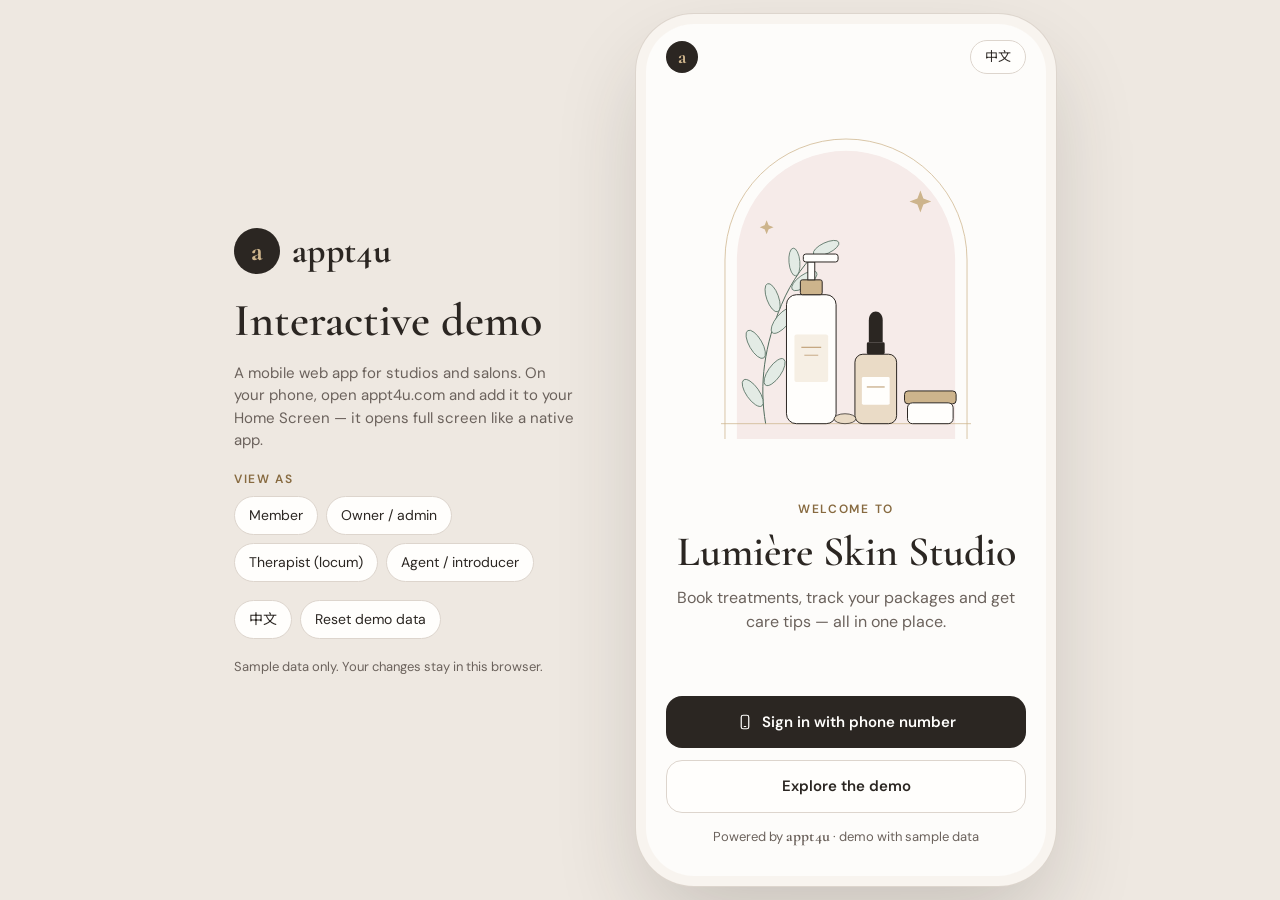
==== index.html @ faadef93 "Add appt4u interactive demo (mobile web app) Clickable demo of the studio and salon booking app with" ====
<!doctype html>
<html lang="en">
<head>
<meta charset="utf-8">
<meta name="viewport" content="width=device-width, initial-scale=1, viewport-fit=cover">
<title>appt4u</title>
<meta name="description" content="Bookings, packages and memberships for studios and salons — interactive demo.">
<meta name="theme-color" content="#FDFCFA">
<meta name="color-scheme" content="light">
<link rel="manifest" href="manifest.webmanifest">
<link rel="icon" href="icons/favicon.svg" type="image/svg+xml">
<link rel="apple-touch-icon" href="icons/apple-touch-icon.png">
<meta name="apple-mobile-web-app-capable" content="yes">
<meta name="mobile-web-app-capable" content="yes">
<meta name="apple-mobile-web-app-status-bar-style" content="default">
<meta name="apple-mobile-web-app-title" content="appt4u">
<link rel="preconnect" href="https://fonts.googleapis.com">
<link rel="preconnect" href="https://fonts.gstatic.com" crossorigin>
<link rel="stylesheet" href="https://fonts.googleapis.com/css2?family=Cormorant+Garamond:wght@500;600;700&family=DM+Sans:opsz,wght@9..40,400;9..40,500;9..40,600;9..40,700&family=Noto+Sans+SC:wght@400;500;700&family=Noto+Serif+SC:wght@500;600;700&display=swap">
<link rel="stylesheet" href="styles.css">
</head>
<body>
<div class="stage">
  <aside class="side" id="side" aria-label="Demo controls"></aside>
  <div class="device" id="device">
    <div id="app" class="app"></div>
    <div id="layer"></div>
    <div id="toast" class="toast" role="status" aria-live="polite"></div>
  </div>
</div>
<noscript><p style="padding:24px;font-family:sans-serif">appt4u needs JavaScript to run.</p></noscript>
<script src="app.js"></script>
</body>
</html>
---- styles.css ----
:root{
  --bg:#FDFCFA;--surface:#FFFEFC;--sand:#F3EFEB;--sand-2:#F8F4EF;--line:#ECE5DE;--line-2:#DDD5CD;
  --ink:#2B2622;--body:#6B625C;--muted:#7A706A;
  --gold:#B89466;--gold-text:#876A40;--gold-deep:#7A5E36;--gold-tint:#F6EFE4;--gold-line:#CDB48C;
  --rose:#9C5562;--rose-tint:#F6EBE9;--sage:#4F6B5C;--sage-tint:#EAF1EC;
  --serif:'Cormorant Garamond','Noto Serif SC',Georgia,serif;
  --sans:'DM Sans','Noto Sans SC',-apple-system,BlinkMacSystemFont,'Segoe UI',sans-serif;
  --shadow:0 8px 24px rgba(43,38,34,.06);
  --st:env(safe-area-inset-top,0px);--sb:env(safe-area-inset-bottom,0px);
  color-scheme:light;
}
html[lang^="zh"]{--serif:'Noto Serif SC',Georgia,serif}
*{box-sizing:border-box;-webkit-tap-highlight-color:transparent}
html,body{margin:0;height:100%}
body{font-family:var(--sans);color:var(--ink);background:var(--bg);-webkit-font-smoothing:antialiased;font-size:15px;line-height:1.5;overscroll-behavior:none;-webkit-text-size-adjust:100%}
a{color:inherit;text-decoration:none}
button{font:inherit;color:inherit;background:none;border:0;padding:0;cursor:pointer}
input,select,textarea{font:inherit;color:inherit}
p,h1,h2,h3{margin:0}
.ic{flex:none;display:block}
:focus-visible{outline:2px solid var(--gold);outline-offset:2px}

/* stage & device */
.stage{min-height:100%}
.side{display:none}
.device{position:relative;width:100%;height:100vh;height:100dvh;overflow:hidden;background:var(--bg)}
.app{display:flex;flex-direction:column;height:100%}
@media (min-width:900px){
  body{background:#EEE8E1}
  .stage{display:flex;align-items:center;justify-content:center;gap:72px;min-height:100vh;padding:24px}
  .side{display:block;width:340px}
  .device{flex:none;width:400px;height:min(860px,calc(100vh - 48px));border-radius:48px;box-shadow:0 0 0 10px #F8F4EF,0 0 0 11px #DDD5CD,0 40px 90px rgba(43,38,34,.2)}
}

/* chrome */
.safe-top{height:calc(var(--st) + 10px);flex:none}
.topbar{flex:none;display:flex;align-items:center;justify-content:space-between;gap:8px;padding:calc(var(--st) + 8px) 10px 4px;background:var(--bg)}
.tb-title{font-weight:600;font-size:16px;text-align:center;flex:1;white-space:nowrap;overflow:hidden;text-overflow:ellipsis}
.icon-btn{width:40px;height:40px;border-radius:20px;display:inline-flex;align-items:center;justify-content:center;color:var(--ink);flex:none}
.icon-btn:active{background:var(--sand)}
.main{flex:1;overflow-y:auto;-webkit-overflow-scrolling:touch;padding:6px 20px 28px;display:flex;flex-direction:column;gap:16px}
.main.center-main{justify-content:center}
.tabbar{flex:none;display:flex;border-top:1px solid var(--line);background:rgba(255,254,252,.94);-webkit-backdrop-filter:blur(12px);backdrop-filter:blur(12px);padding:6px 4px calc(var(--sb) + 6px)}
.tab{flex:1;display:flex;flex-direction:column;align-items:center;gap:2px;padding:6px 0;font-size:11px;color:var(--muted);letter-spacing:.02em}
.tab.active{color:var(--gold-text);font-weight:600}

/* type */
.h1{font-family:var(--serif);font-weight:600;font-size:34px;line-height:1.1}
html[lang^="zh"] .h1{font-size:27px;letter-spacing:.04em;line-height:1.35}
.display{font-family:var(--serif);font-weight:600;font-size:42px;line-height:1.05}
html[lang^="zh"] .display{font-size:31px;line-height:1.35;letter-spacing:.05em}
.h-serif{font-family:var(--serif);font-weight:600;font-size:27px;line-height:1.15}
html[lang^="zh"] .h-serif{font-size:22px;line-height:1.4;letter-spacing:.03em}
.h2{font-size:17px;font-weight:600}
.label{font-size:12.5px;font-weight:600;color:var(--body);letter-spacing:.08em;text-transform:uppercase}
html[lang^="zh"] .label{text-transform:none;letter-spacing:.1em;font-size:14px}
.eyebrow{font-size:12px;font-weight:600;letter-spacing:.14em;text-transform:uppercase;color:var(--gold-text)}
html[lang^="zh"] .eyebrow{letter-spacing:.2em;font-size:13px}
.lead{font-size:16px;color:var(--body)}
.muted{color:var(--body)}
.small{font-size:13px}
.strong{font-weight:600}
.center{text-align:center;align-items:center}
.wordmark{font-family:'Cormorant Garamond',Georgia,serif;font-weight:700;font-size:1.2em;letter-spacing:.01em}
.nowrap{white-space:nowrap}

/* layout */
.stack{display:flex;flex-direction:column;gap:12px}
.stack-sm{display:flex;flex-direction:column;gap:8px}
.stack-xs{display:flex;flex-direction:column;gap:6px}
.stack-lg{display:flex;flex-direction:column;gap:22px}
.row{display:flex;align-items:center;justify-content:space-between;gap:12px}
.row-start{display:flex;align-items:center;gap:12px;min-width:0}
.gap8{gap:8px}
.w100{width:100%}
.pad-top{padding-top:10px}
.grow{flex:1;min-width:0}

/* cards */
.card{background:var(--surface);border:1px solid var(--line);border-radius:22px;padding:16px;box-shadow:var(--shadow)}
.card.gold{border-color:var(--gold-line)}
.card.tint-rose{background:var(--rose-tint);border-color:transparent;box-shadow:none}
.card.tint-sage{background:var(--sage-tint);border-color:transparent;box-shadow:none;color:var(--sage)}
.card.tint-gold{background:var(--gold-tint);border-color:transparent;box-shadow:none}
.card.flat{box-shadow:none}
button.card,a.card{display:flex;width:100%;text-align:left}
.link-card{font-weight:500}

/* buttons */
.btn{display:inline-flex;align-items:center;justify-content:center;gap:8px;border-radius:16px;padding:14px 18px;font-weight:600;font-size:15px;border:1px solid transparent;transition:transform .08s ease,opacity .2s;text-align:center}
.btn:active{transform:scale(.98)}
.btn[disabled]{opacity:.45;pointer-events:none}
.btn-primary,.btn-ink{background:var(--ink);color:#FFFEFC}
.btn-outline{background:var(--surface);border-color:var(--line-2);color:var(--ink)}
.btn-ghost{color:var(--gold-text)}
.btn-soft{background:var(--gold-tint);color:var(--gold-deep)}
.btn-sm{padding:8px 14px;border-radius:999px;font-size:14px}
.btn-block{width:100%}
.lang{border:1px solid var(--line-2);border-radius:999px;padding:6px 14px;font-size:13px;background:var(--surface)}

/* chips & pills */
.chips{display:flex;flex-wrap:wrap;gap:8px}
.chip{display:inline-flex;align-items:center;gap:6px;padding:8px 14px;border-radius:999px;border:1px solid var(--line-2);background:var(--surface);font-size:14px;white-space:nowrap}
.chip.on{background:var(--ink);border-color:var(--ink);color:#FFFEFC}
.hscroll{display:flex;gap:8px;overflow-x:auto;scrollbar-width:none;margin:0 -20px;padding:2px 20px;flex:none}
.hscroll::-webkit-scrollbar{display:none}
.pill{display:inline-flex;align-items:center;gap:4px;font-size:12px;font-weight:600;padding:4px 10px;border-radius:999px;white-space:nowrap;align-self:flex-start}
.pill.sage{background:var(--sage-tint);color:var(--sage)}
.pill.rose{background:var(--rose-tint);color:var(--rose)}
.pill.gold{background:var(--gold-tint);color:var(--gold-deep)}
.pill.ink{background:var(--ink);color:#FFFEFC}
.pill.grey{background:var(--sand-2);color:var(--body)}
.seg{display:flex;background:var(--sand);border-radius:14px;padding:4px;gap:4px;flex:none}
.seg a,.seg button{flex:1;text-align:center;padding:8px 6px;border-radius:10px;font-size:14px;color:var(--body);white-space:nowrap}
.seg .on{background:var(--surface);color:var(--ink);font-weight:600;box-shadow:0 1px 3px rgba(43,38,34,.08)}

/* home */
.brand-mini{display:flex;align-items:center;gap:10px;font-weight:600;font-size:14px;letter-spacing:.02em;min-width:0}
.brand-mini span:last-child{white-space:nowrap;overflow:hidden;text-overflow:ellipsis}
.mark{width:32px;height:32px;border-radius:16px;background:var(--gold-tint);color:var(--gold-deep);display:inline-flex;align-items:center;justify-content:center;font-family:'Cormorant Garamond',Georgia,serif;font-weight:700;font-size:20px;flex:none;line-height:1}
.mark.dark{background:var(--ink);color:var(--gold-line)}
.mark.lg{width:46px;height:46px;border-radius:23px;font-size:28px}
.avatar{width:48px;height:48px;border-radius:24px;background:var(--rose-tint);color:var(--rose);display:inline-flex;align-items:center;justify-content:center;font-weight:700;flex:none}
.avatar.lg{width:56px;height:56px;border-radius:28px;font-size:18px}
.avatar.sm{width:40px;height:40px;font-size:13px}
.tiles{display:grid;grid-template-columns:1fr 1fr;gap:12px}
.tile{background:var(--surface);border:1px solid var(--line);border-radius:20px;padding:14px 16px;display:flex;flex-direction:column;gap:2px}
.tile-l{font-size:13px;color:var(--body)}
.tile-v{font-size:22px;font-weight:700;letter-spacing:-.01em}
.offer{display:flex;align-items:center;justify-content:space-between;gap:12px}
.offer-t{font-weight:600}
.offer .ic{color:var(--rose)}
.more-link{padding:4px 2px;color:var(--gold-text);font-weight:600}
.banner{display:flex;align-items:center;justify-content:space-between;gap:10px;background:var(--gold-tint);border:0;box-shadow:none;padding:12px 14px}

/* services & booking */
.svc{display:flex;align-items:center;gap:14px}
.svc-body{flex:1;display:flex;flex-direction:column;gap:3px;min-width:0}
.svc-name{font-weight:600}
.thumb{width:56px;height:56px;border-radius:16px;background:var(--gold-tint);display:inline-flex;align-items:center;justify-content:center;flex:none;overflow:hidden}
.thumb.lg{width:72px;height:72px;border-radius:20px}
.thumb svg{width:100%;height:100%}
.svc-hero{display:flex;align-items:center;gap:16px;padding-top:2px}
.date{flex:none;width:58px;padding:9px 0;border-radius:16px;border:1px solid var(--line);background:var(--surface);display:flex;flex-direction:column;align-items:center;gap:1px;font-size:12px;color:var(--body)}
.date b{font-size:19px;color:var(--ink)}
.date.on{background:var(--gold-tint);border-color:var(--gold)}
.date.on span{color:var(--gold-deep)}
.slots{display:grid;grid-template-columns:repeat(3,1fr);gap:8px}
.slot{padding:12px 4px;border-radius:14px;border:1px solid var(--line-2);background:var(--surface);font-weight:600;font-size:15px}
.slot.on{background:var(--ink);color:#FFFEFC;border-color:var(--ink)}
.slot.full,.slot.past,.slot.mine{color:var(--muted);background:var(--sand-2);border-color:var(--line);font-weight:400;cursor:default}
.slot.full{text-decoration:line-through}
.opt{display:flex;align-items:center;gap:12px;width:100%;padding:14px 16px;border-radius:16px;border:1px solid var(--line);background:var(--surface);text-align:left;font-size:15px}
.opt .ic{color:var(--gold-text)}
.opt.on{border-color:var(--gold);background:var(--gold-tint)}
.radio{width:20px;height:20px;border-radius:10px;border:1.5px solid var(--line-2);flex:none;position:relative;background:var(--surface)}
.opt.on .radio{border-color:var(--gold-deep)}
.opt.on .radio::after{content:"";position:absolute;inset:4px;border-radius:50%;background:var(--gold-deep)}
.note{display:flex;align-items:center;gap:8px;font-size:14px;padding:10px 14px;border-radius:14px}
.note.sage{background:var(--sage-tint);color:var(--sage)}
.note.rose{background:var(--rose-tint);color:var(--rose)}
.note.gold{background:var(--gold-tint);color:var(--gold-deep)}
.sticky-cta{position:sticky;bottom:-28px;margin:0 -20px -28px;padding:14px 20px 22px;background:linear-gradient(rgba(253,252,250,0),var(--bg) 28%);z-index:2}
.done-icon{color:var(--sage)}
.done .lines{line-height:1.75}

/* wallet */
.dots{display:flex;flex-wrap:wrap;gap:10px;padding:4px 0}
.dot{width:20px;height:20px;border-radius:10px;background:var(--gold)}
.dot.used{background:var(--line-2)}
.dot.held{background:var(--surface);border:2px solid var(--gold)}
.li{display:flex;align-items:center;justify-content:space-between;gap:12px;padding:12px 0;border-bottom:1px solid var(--line)}
.li:last-child{border-bottom:0}
.li .r{text-align:right;flex:none}
.plus{color:var(--sage);font-weight:700}
.minus{color:var(--rose);font-weight:700}

/* menu */
.menu{padding:2px 16px}
.menu-item{display:flex;align-items:center;gap:14px;width:100%;padding:14px 0;border-bottom:1px solid var(--line);text-align:left}
.menu-item:last-child{border-bottom:0}
.menu-item .ic{color:var(--gold-text)}
.menu-item .val{color:var(--body);font-size:14px;white-space:nowrap}

/* forms */
.field{width:100%;border:1px solid var(--line-2);border-radius:16px;padding:14px 16px;font-size:16px;background:var(--surface);outline:none}
.field:focus{border-color:var(--gold)}
.field-wrap{display:flex;align-items:center;border:1px solid var(--line-2);border-radius:16px;background:var(--surface);overflow:hidden}
.field-wrap:focus-within{border-color:var(--gold)}
.field-wrap .prefix{padding:0 12px 0 16px;color:var(--body);font-weight:600;border-right:1px solid var(--line);align-self:stretch;display:flex;align-items:center}
.field-wrap .field{border:0;border-radius:0}
.otp{text-align:center;letter-spacing:.5em;font-size:24px;font-weight:600}
select.field{appearance:none;-webkit-appearance:none;background-image:url("data:image/svg+xml,%3Csvg xmlns='http://www.w3.org/2000/svg' width='16' height='16' viewBox='0 0 24 24' fill='none' stroke='%237A706A' stroke-width='2' stroke-linecap='round'%3E%3Cpath d='M6 9l6 6 6-6'/%3E%3C/svg%3E");background-repeat:no-repeat;background-position:right 14px center;padding-right:40px}
.switch{appearance:none;-webkit-appearance:none;width:50px;height:30px;border-radius:15px;background:var(--line-2);position:relative;cursor:pointer;transition:background .2s;flex:none;margin:0}
.switch::after{content:"";position:absolute;top:3px;left:3px;width:24px;height:24px;border-radius:12px;background:#FFFEFC;box-shadow:0 1px 3px rgba(0,0,0,.15);transition:transform .2s}
.switch:checked{background:var(--sage)}
.switch:checked::after{transform:translateX(20px)}
.toggle-row{padding:4px 2px;cursor:pointer}

/* sheet & toast */
#layer{position:absolute;inset:0;pointer-events:none;z-index:20}
#layer.open{pointer-events:auto}
.scrim{position:absolute;inset:0;background:rgba(43,38,34,.35);opacity:0;transition:opacity .25s}
#layer.open .scrim{opacity:1}
.sheet{position:absolute;left:0;right:0;bottom:0;background:var(--surface);border-radius:28px 28px 0 0;padding:10px 20px calc(var(--sb) + 20px);display:flex;flex-direction:column;gap:14px;transform:translateY(100%);transition:transform .28s cubic-bezier(.2,.8,.2,1);max-height:88%;overflow-y:auto}
#layer.open .sheet{transform:none}
.handle{width:44px;height:5px;border-radius:3px;background:var(--line-2);align-self:center;flex:none}
.toast{position:absolute;left:50%;bottom:calc(var(--sb) + 88px);transform:translate(-50%,16px);background:var(--ink);color:#FFFEFC;padding:12px 18px;border-radius:14px;font-size:14px;opacity:0;pointer-events:none;transition:opacity .25s,transform .25s;z-index:30;width:max-content;max-width:86%;text-align:center}
.toast.show{opacity:1;transform:translate(-50%,0)}

/* welcome */
.welcome{justify-content:space-between;gap:18px}
.hero{display:flex;justify-content:center}
.hero svg{width:100%;max-width:250px;height:auto}

/* admin */
.page-top{align-items:flex-end}
.kpis{display:grid;grid-template-columns:1fr 1fr;gap:10px}
.kpi{background:var(--surface);border:1px solid var(--line);border-radius:18px;padding:12px 14px;display:flex;flex-direction:column;gap:1px}
.kpi-l{font-size:12.5px;color:var(--body)}
.kpi-v{font-size:21px;font-weight:700;letter-spacing:-.01em;font-variant-numeric:tabular-nums}
.delta{font-size:12px;font-weight:600}
.delta.up{color:var(--sage)}
.delta.down{color:var(--rose)}
.delta.flat{color:var(--body)}
.att{display:flex;align-items:center;justify-content:space-between;gap:8px;padding:9px 0 9px 12px;border-left:3px solid var(--gold);font-size:14.5px}
.appt{display:flex;align-items:center;gap:12px;padding:12px 14px}
.appt-time{font-weight:700;width:46px;flex:none;font-variant-numeric:tabular-nums}
.mrow{display:flex;align-items:center;gap:12px;padding:12px 0;border-bottom:1px solid var(--line)}
.mrow:last-child{border-bottom:0}
.statrow{display:flex;justify-content:space-between;gap:12px;padding:9px 0;border-bottom:1px solid var(--line);font-size:14.5px}
.statrow:last-child{border-bottom:0}
.statrow span:first-child{color:var(--body)}
.statrow b{font-weight:600;text-align:right}

/* gantt */
.gantt{border:1px solid var(--line);border-radius:18px;background:var(--surface);overflow:hidden;flex:none}
.g-scroll{overflow-x:auto}
.g-row{display:flex;align-items:stretch;border-bottom:1px solid var(--line);width:max-content}
.g-row:last-child{border-bottom:0}
.g-row.sep{border-bottom:2px solid var(--line-2)}
.g-label{position:sticky;left:0;z-index:2;width:86px;flex:none;background:var(--surface);padding:6px 10px;font-size:12.5px;font-weight:600;border-right:1px solid var(--line);display:flex;align-items:center;line-height:1.2}
.g-track{position:relative;height:50px;flex:none;background-image:linear-gradient(to right,var(--line) 1px,transparent 1px);background-size:80px 100%}
.g-head .g-track{height:28px;background:none}
.g-head .g-label{background:var(--sand-2)}
.g-hour{position:absolute;top:6px;font-size:11px;color:var(--muted);transform:translateX(3px)}
.g-b{position:absolute;top:6px;bottom:6px;border-radius:9px;padding:3px 7px;font-size:11px;line-height:1.25;overflow:hidden;white-space:nowrap;text-overflow:ellipsis;background:var(--rose-tint);color:var(--rose)}
.g-b.room{background:var(--sage-tint);color:var(--sage)}
.g-b.clean{background:var(--sand-2);color:var(--body)}
.g-b.mine{background:var(--gold-tint);color:var(--gold-deep);box-shadow:inset 0 0 0 1px var(--gold)}
.legend{display:flex;flex-wrap:wrap;gap:12px;font-size:12.5px;color:var(--body)}
.legend i{display:inline-block;width:12px;height:12px;border-radius:4px;margin-right:6px;vertical-align:-1px}

/* reports */
.rk{display:flex;flex-direction:column;gap:6px;padding:10px 0;border-bottom:1px solid var(--line)}
.rk:last-child{border-bottom:0}
.bar{height:8px;border-radius:4px;background:var(--sand)}
.bar>span{display:block;height:100%;border-radius:4px;background:var(--gold)}
.bar.neg>span{background:var(--rose)}
.tbl{width:100%;border-collapse:collapse;font-size:14px}
.tbl td,.tbl th{padding:9px 0;border-bottom:1px solid var(--line);text-align:left;vertical-align:top}
.tbl th{font-size:12px;color:var(--body);font-weight:600}
.tbl .num{text-align:right;font-variant-numeric:tabular-nums;white-space:nowrap;padding-left:8px}
.tbl tr.total td{font-weight:700;border-bottom:0}
.stackbar{display:flex;height:14px;border-radius:7px;overflow:hidden;gap:2px}
.chart svg{width:100%;height:auto;display:block}
.drivers{display:grid;grid-template-columns:repeat(3,1fr);gap:8px}
.driver{background:var(--sand-2);border-radius:14px;padding:10px;display:flex;flex-direction:column;gap:2px}
.driver b{font-size:16px}
.ctrl{display:flex;flex-direction:column;gap:8px;flex:none}

/* misc */
.qr{background:var(--surface);border:1px solid var(--line);border-radius:20px;padding:14px;display:inline-flex}
.copybox{display:flex;align-items:center;gap:8px;border:1px dashed var(--gold-line);border-radius:14px;padding:10px 12px;background:var(--gold-tint);font-weight:600;font-size:14px;word-break:break-all}
.msg{background:var(--sage-tint);border-radius:16px 16px 16px 4px;padding:12px 14px;font-size:14px;color:var(--ink)}

/* side panel (desktop) */
.side-inner{display:flex;flex-direction:column;gap:18px}
.side-brand{display:flex;align-items:center;gap:12px;font-size:30px}
.side-title{font-family:var(--serif);font-size:46px;font-weight:600;line-height:1.05}
html[lang^="zh"] .side-title{font-size:36px;line-height:1.3;letter-spacing:.04em}
.side-roles{display:flex;flex-wrap:wrap;gap:8px}
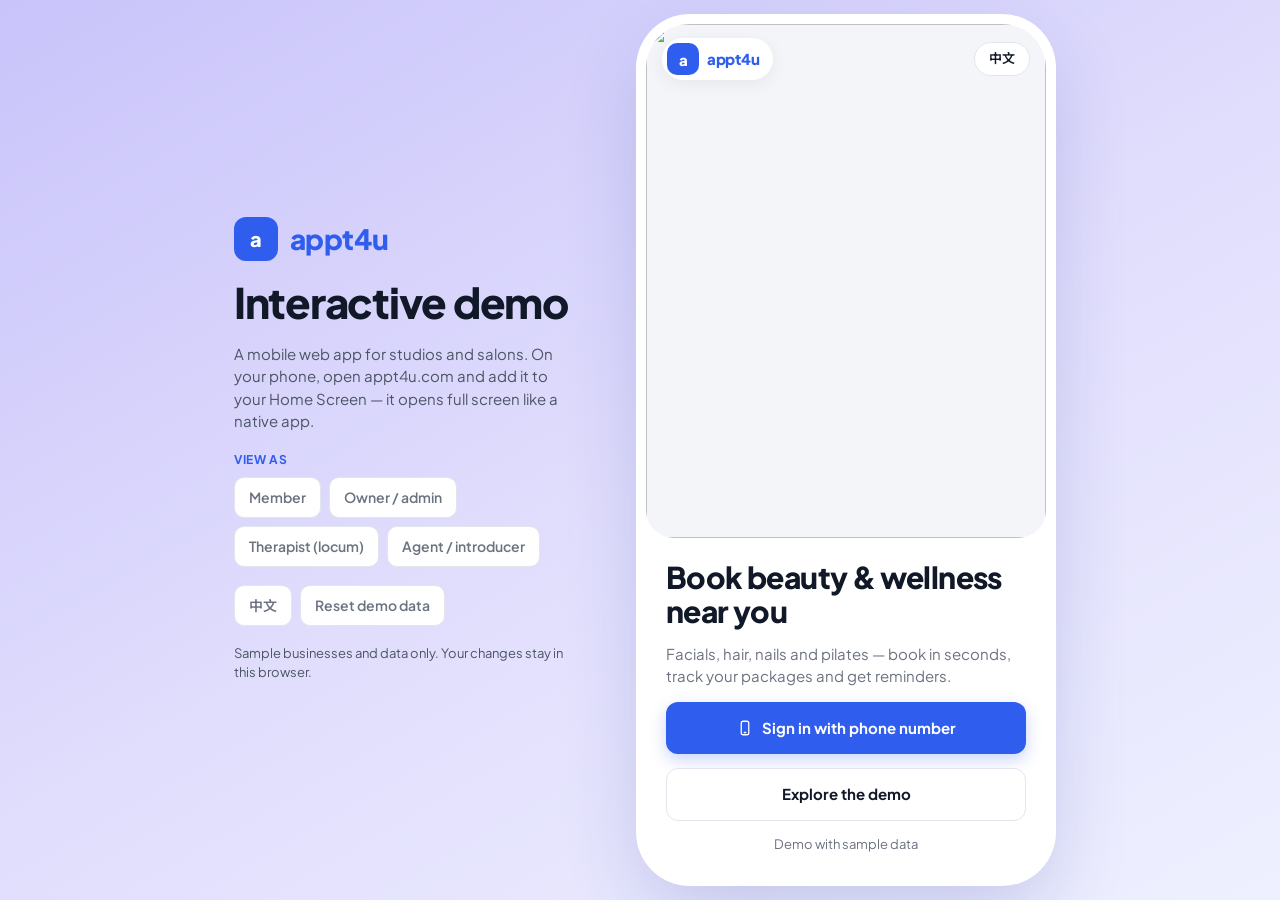
==== commit a18d3219: "Redesign to a clean blue app style with salon discovery - White and blue visual style with Plus Jaka" ====
--- a/index.html
+++ b/index.html
@@ -5,7 +5,7 @@
 <meta name="viewport" content="width=device-width, initial-scale=1, viewport-fit=cover">
 <title>appt4u</title>
 <meta name="description" content="Bookings, packages and memberships for studios and salons — interactive demo.">
-<meta name="theme-color" content="#FDFCFA">
+<meta name="theme-color" content="#FFFFFF">
 <meta name="color-scheme" content="light">
 <link rel="manifest" href="manifest.webmanifest">
 <link rel="icon" href="icons/favicon.svg" type="image/svg+xml">
@@ -16,7 +16,8 @@
 <meta name="apple-mobile-web-app-title" content="appt4u">
 <link rel="preconnect" href="https://fonts.googleapis.com">
 <link rel="preconnect" href="https://fonts.gstatic.com" crossorigin>
-<link rel="stylesheet" href="https://fonts.googleapis.com/css2?family=Cormorant+Garamond:wght@500;600;700&family=DM+Sans:opsz,wght@9..40,400;9..40,500;9..40,600;9..40,700&family=Noto+Sans+SC:wght@400;500;700&family=Noto+Serif+SC:wght@500;600;700&display=swap">
+<link rel="preconnect" href="https://images.unsplash.com">
+<link rel="stylesheet" href="https://fonts.googleapis.com/css2?family=Plus+Jakarta+Sans:wght@400;500;600;700;800&family=Noto+Sans+SC:wght@400;500;700&display=swap">
 <link rel="stylesheet" href="styles.css">
 </head>
 <body>
--- a/styles.css
+++ b/styles.css
@@ -1,15 +1,14 @@
 :root{
-  --bg:#FDFCFA;--surface:#FFFEFC;--sand:#F3EFEB;--sand-2:#F8F4EF;--line:#ECE5DE;--line-2:#DDD5CD;
-  --ink:#2B2622;--body:#6B625C;--muted:#7A706A;
-  --gold:#B89466;--gold-text:#876A40;--gold-deep:#7A5E36;--gold-tint:#F6EFE4;--gold-line:#CDB48C;
-  --rose:#9C5562;--rose-tint:#F6EBE9;--sage:#4F6B5C;--sage-tint:#EAF1EC;
-  --serif:'Cormorant Garamond','Noto Serif SC',Georgia,serif;
-  --sans:'DM Sans','Noto Sans SC',-apple-system,BlinkMacSystemFont,'Segoe UI',sans-serif;
-  --shadow:0 8px 24px rgba(43,38,34,.06);
+  --bg:#FFFFFF;--surface:#FFFFFF;--sand:#F4F5F8;--sand-2:#F7F8FA;--line:#EEF0F4;--line-2:#E2E5EB;
+  --ink:#111827;--body:#6B7280;--muted:#6B7280;
+  --primary:#2F5DED;--primary-d:#2449C7;--primary-50:#EEF2FF;--primary-100:#DCE4FF;
+  --gold:var(--primary);--gold-text:var(--primary);--gold-deep:var(--primary-d);--gold-tint:var(--primary-50);--gold-line:#C7D2FE;
+  --rose:#B42318;--rose-tint:#FEF3F2;--sage:#027A48;--sage-tint:#ECFDF3;--amber:#B54708;--amber-tint:#FFFAEB;--star:#F5B301;
+  --sans:'Plus Jakarta Sans','Noto Sans SC',-apple-system,BlinkMacSystemFont,'Segoe UI',sans-serif;
+  --shadow:0 4px 18px rgba(17,24,39,.06);
   --st:env(safe-area-inset-top,0px);--sb:env(safe-area-inset-bottom,0px);
   color-scheme:light;
 }
-html[lang^="zh"]{--serif:'Noto Serif SC',Georgia,serif}
 *{box-sizing:border-box;-webkit-tap-highlight-color:transparent}
 html,body{margin:0;height:100%}
 body{font-family:var(--sans);color:var(--ink);background:var(--bg);-webkit-font-smoothing:antialiased;font-size:15px;line-height:1.5;overscroll-behavior:none;-webkit-text-size-adjust:100%}
@@ -17,8 +16,9 @@
 button{font:inherit;color:inherit;background:none;border:0;padding:0;cursor:pointer}
 input,select,textarea{font:inherit;color:inherit}
 p,h1,h2,h3{margin:0}
+img{display:block}
 .ic{flex:none;display:block}
-:focus-visible{outline:2px solid var(--gold);outline-offset:2px}
+:focus-visible{outline:2px solid var(--primary);outline-offset:2px}
 
 /* stage & device */
 .stage{min-height:100%}
@@ -26,149 +26,176 @@
 .device{position:relative;width:100%;height:100vh;height:100dvh;overflow:hidden;background:var(--bg)}
 .app{display:flex;flex-direction:column;height:100%}
 @media (min-width:900px){
-  body{background:#EEE8E1}
+  body{background:linear-gradient(150deg,#C9C4FA 0%,#E2DFFD 55%,#EEF0FF 100%)}
   .stage{display:flex;align-items:center;justify-content:center;gap:72px;min-height:100vh;padding:24px}
   .side{display:block;width:340px}
-  .device{flex:none;width:400px;height:min(860px,calc(100vh - 48px));border-radius:48px;box-shadow:0 0 0 10px #F8F4EF,0 0 0 11px #DDD5CD,0 40px 90px rgba(43,38,34,.2)}
+  .device{flex:none;width:400px;height:min(860px,calc(100vh - 48px));border-radius:44px;box-shadow:0 0 0 10px #fff,0 30px 80px rgba(47,58,160,.22)}
 }
 
 /* chrome */
 .safe-top{height:calc(var(--st) + 10px);flex:none}
 .topbar{flex:none;display:flex;align-items:center;justify-content:space-between;gap:8px;padding:calc(var(--st) + 8px) 10px 4px;background:var(--bg)}
-.tb-title{font-weight:600;font-size:16px;text-align:center;flex:1;white-space:nowrap;overflow:hidden;text-overflow:ellipsis}
-.icon-btn{width:40px;height:40px;border-radius:20px;display:inline-flex;align-items:center;justify-content:center;color:var(--ink);flex:none}
+.tb-title{font-weight:700;font-size:16px;text-align:center;flex:1;white-space:nowrap;overflow:hidden;text-overflow:ellipsis}
+.icon-btn{width:40px;height:40px;border-radius:20px;display:inline-flex;align-items:center;justify-content:center;color:var(--ink);flex:none;position:relative}
 .icon-btn:active{background:var(--sand)}
-.main{flex:1;overflow-y:auto;-webkit-overflow-scrolling:touch;padding:6px 20px 28px;display:flex;flex-direction:column;gap:16px}
+.icon-btn.fav-on{color:#E11D48}
+.icon-btn.fav-on .ic{fill:#E11D48}
+.dot-red{position:absolute;top:8px;right:9px;width:9px;height:9px;border-radius:5px;background:#EF4444;border:2px solid #fff}
+.main{flex:1;overflow-y:auto;-webkit-overflow-scrolling:touch;padding:6px 20px 28px;display:flex;flex-direction:column;gap:18px}
 .main.center-main{justify-content:center}
-.tabbar{flex:none;display:flex;border-top:1px solid var(--line);background:rgba(255,254,252,.94);-webkit-backdrop-filter:blur(12px);backdrop-filter:blur(12px);padding:6px 4px calc(var(--sb) + 6px)}
-.tab{flex:1;display:flex;flex-direction:column;align-items:center;gap:2px;padding:6px 0;font-size:11px;color:var(--muted);letter-spacing:.02em}
-.tab.active{color:var(--gold-text);font-weight:600}
+.tabbar{flex:none;display:flex;border-top:1px solid var(--line);background:rgba(255,255,255,.96);-webkit-backdrop-filter:blur(12px);backdrop-filter:blur(12px);padding:6px 4px calc(var(--sb) + 6px)}
+.tab{flex:1;display:flex;flex-direction:column;align-items:center;gap:3px;padding:6px 0;font-size:11px;color:var(--body);font-weight:500}
+.tab.active{color:var(--primary);font-weight:700}
+.tab.active .ic{fill:var(--primary-100)}
 
 /* type */
-.h1{font-family:var(--serif);font-weight:600;font-size:34px;line-height:1.1}
-html[lang^="zh"] .h1{font-size:27px;letter-spacing:.04em;line-height:1.35}
-.display{font-family:var(--serif);font-weight:600;font-size:42px;line-height:1.05}
-html[lang^="zh"] .display{font-size:31px;line-height:1.35;letter-spacing:.05em}
-.h-serif{font-family:var(--serif);font-weight:600;font-size:27px;line-height:1.15}
-html[lang^="zh"] .h-serif{font-size:22px;line-height:1.4;letter-spacing:.03em}
-.h2{font-size:17px;font-weight:600}
-.label{font-size:12.5px;font-weight:600;color:var(--body);letter-spacing:.08em;text-transform:uppercase}
-html[lang^="zh"] .label{text-transform:none;letter-spacing:.1em;font-size:14px}
-.eyebrow{font-size:12px;font-weight:600;letter-spacing:.14em;text-transform:uppercase;color:var(--gold-text)}
-html[lang^="zh"] .eyebrow{letter-spacing:.2em;font-size:13px}
-.lead{font-size:16px;color:var(--body)}
+.h1{font-weight:800;font-size:26px;line-height:1.2;letter-spacing:-.02em}
+html[lang^="zh"] .h1{font-size:24px;letter-spacing:0}
+.display{font-weight:800;font-size:30px;line-height:1.15;letter-spacing:-.02em}
+html[lang^="zh"] .display{font-size:27px;letter-spacing:0;line-height:1.3}
+.h-serif{font-weight:800;font-size:22px;line-height:1.25;letter-spacing:-.01em}
+.h2,.sec-t{font-size:18px;font-weight:700;letter-spacing:-.01em}
+.label{font-size:14px;font-weight:700;color:var(--ink)}
+.eyebrow{font-size:12px;font-weight:700;letter-spacing:.05em;text-transform:uppercase;color:var(--primary)}
+html[lang^="zh"] .eyebrow{letter-spacing:.08em}
+.lead{font-size:15px;color:var(--body)}
 .muted{color:var(--body)}
 .small{font-size:13px}
-.strong{font-weight:600}
+.strong{font-weight:700}
 .center{text-align:center;align-items:center}
-.wordmark{font-family:'Cormorant Garamond',Georgia,serif;font-weight:700;font-size:1.2em;letter-spacing:.01em}
+.wordmark{font-weight:800;letter-spacing:-.02em;color:var(--primary)}
 .nowrap{white-space:nowrap}
+.block{display:block}
 
 /* layout */
 .stack{display:flex;flex-direction:column;gap:12px}
 .stack-sm{display:flex;flex-direction:column;gap:8px}
-.stack-xs{display:flex;flex-direction:column;gap:6px}
+.stack-xs{display:flex;flex-direction:column;gap:8px}
 .stack-lg{display:flex;flex-direction:column;gap:22px}
 .row{display:flex;align-items:center;justify-content:space-between;gap:12px}
 .row-start{display:flex;align-items:center;gap:12px;min-width:0}
+.gap4{gap:4px}
 .gap8{gap:8px}
 .w100{width:100%}
 .pad-top{padding-top:10px}
 .grow{flex:1;min-width:0}
 
 /* cards */
-.card{background:var(--surface);border:1px solid var(--line);border-radius:22px;padding:16px;box-shadow:var(--shadow)}
-.card.gold{border-color:var(--gold-line)}
+.card{background:var(--surface);border:1px solid var(--line);border-radius:16px;padding:16px;box-shadow:var(--shadow)}
+.card.gold{border-color:var(--primary-100)}
 .card.tint-rose{background:var(--rose-tint);border-color:transparent;box-shadow:none}
 .card.tint-sage{background:var(--sage-tint);border-color:transparent;box-shadow:none;color:var(--sage)}
-.card.tint-gold{background:var(--gold-tint);border-color:transparent;box-shadow:none}
+.card.tint-gold{background:var(--primary-50);border-color:transparent;box-shadow:none}
 .card.flat{box-shadow:none}
 button.card,a.card{display:flex;width:100%;text-align:left}
-.link-card{font-weight:500}
 
 /* buttons */
-.btn{display:inline-flex;align-items:center;justify-content:center;gap:8px;border-radius:16px;padding:14px 18px;font-weight:600;font-size:15px;border:1px solid transparent;transition:transform .08s ease,opacity .2s;text-align:center}
+.btn{display:inline-flex;align-items:center;justify-content:center;gap:8px;border-radius:12px;padding:14px 18px;font-weight:700;font-size:15px;border:1px solid transparent;transition:transform .08s ease,opacity .2s;text-align:center}
 .btn:active{transform:scale(.98)}
-.btn[disabled]{opacity:.45;pointer-events:none}
-.btn-primary,.btn-ink{background:var(--ink);color:#FFFEFC}
-.btn-outline{background:var(--surface);border-color:var(--line-2);color:var(--ink)}
-.btn-ghost{color:var(--gold-text)}
-.btn-soft{background:var(--gold-tint);color:var(--gold-deep)}
-.btn-sm{padding:8px 14px;border-radius:999px;font-size:14px}
+.btn[disabled]{opacity:.45;pointer-events:none;box-shadow:none}
+.btn-primary,.btn-ink{background:var(--primary);color:#fff;box-shadow:0 6px 16px rgba(47,93,237,.25)}
+.btn-dark{background:var(--ink);color:#fff}
+.btn-outline{background:#fff;border-color:var(--line-2);color:var(--ink)}
+.btn-ghost{color:var(--primary)}
+.btn-soft{background:var(--primary-50);color:var(--primary-d)}
+.btn-sm{padding:8px 14px;border-radius:10px;font-size:14px;box-shadow:none}
 .btn-block{width:100%}
-.lang{border:1px solid var(--line-2);border-radius:999px;padding:6px 14px;font-size:13px;background:var(--surface)}
+.lang{border:1px solid var(--line-2);border-radius:999px;padding:6px 14px;font-size:13px;background:#fff;font-weight:600}
 
 /* chips & pills */
 .chips{display:flex;flex-wrap:wrap;gap:8px}
-.chip{display:inline-flex;align-items:center;gap:6px;padding:8px 14px;border-radius:999px;border:1px solid var(--line-2);background:var(--surface);font-size:14px;white-space:nowrap}
-.chip.on{background:var(--ink);border-color:var(--ink);color:#FFFEFC}
+.chip{display:inline-flex;align-items:center;gap:6px;padding:9px 14px;border-radius:10px;border:1px solid var(--line-2);background:#fff;font-size:14px;font-weight:600;color:var(--body);white-space:nowrap}
+.chip.on{background:var(--primary);border-color:var(--primary);color:#fff}
 .hscroll{display:flex;gap:8px;overflow-x:auto;scrollbar-width:none;margin:0 -20px;padding:2px 20px;flex:none}
 .hscroll::-webkit-scrollbar{display:none}
-.pill{display:inline-flex;align-items:center;gap:4px;font-size:12px;font-weight:600;padding:4px 10px;border-radius:999px;white-space:nowrap;align-self:flex-start}
+.pill{display:inline-flex;align-items:center;gap:4px;font-size:12px;font-weight:700;padding:4px 10px;border-radius:999px;white-space:nowrap;align-self:flex-start}
 .pill.sage{background:var(--sage-tint);color:var(--sage)}
 .pill.rose{background:var(--rose-tint);color:var(--rose)}
-.pill.gold{background:var(--gold-tint);color:var(--gold-deep)}
-.pill.ink{background:var(--ink);color:#FFFEFC}
-.pill.grey{background:var(--sand-2);color:var(--body)}
-.seg{display:flex;background:var(--sand);border-radius:14px;padding:4px;gap:4px;flex:none}
-.seg a,.seg button{flex:1;text-align:center;padding:8px 6px;border-radius:10px;font-size:14px;color:var(--body);white-space:nowrap}
-.seg .on{background:var(--surface);color:var(--ink);font-weight:600;box-shadow:0 1px 3px rgba(43,38,34,.08)}
+.pill.gold{background:var(--primary-50);color:var(--primary-d)}
+.pill.amber{background:var(--amber-tint);color:var(--amber)}
+.pill.ink{background:var(--ink);color:#fff}
+.pill.grey{background:var(--sand);color:var(--body)}
+.seg{display:flex;background:var(--sand);border-radius:12px;padding:4px;gap:4px;flex:none}
+.seg a,.seg button{flex:1;text-align:center;padding:9px 6px;border-radius:9px;font-size:14px;font-weight:600;color:var(--body);white-space:nowrap}
+.seg .on{background:#fff;color:var(--ink);box-shadow:0 1px 3px rgba(17,24,39,.08)}
 
 /* home */
-.brand-mini{display:flex;align-items:center;gap:10px;font-weight:600;font-size:14px;letter-spacing:.02em;min-width:0}
-.brand-mini span:last-child{white-space:nowrap;overflow:hidden;text-overflow:ellipsis}
-.mark{width:32px;height:32px;border-radius:16px;background:var(--gold-tint);color:var(--gold-deep);display:inline-flex;align-items:center;justify-content:center;font-family:'Cormorant Garamond',Georgia,serif;font-weight:700;font-size:20px;flex:none;line-height:1}
-.mark.dark{background:var(--ink);color:var(--gold-line)}
-.mark.lg{width:46px;height:46px;border-radius:23px;font-size:28px}
-.avatar{width:48px;height:48px;border-radius:24px;background:var(--rose-tint);color:var(--rose);display:inline-flex;align-items:center;justify-content:center;font-weight:700;flex:none}
-.avatar.lg{width:56px;height:56px;border-radius:28px;font-size:18px}
-.avatar.sm{width:40px;height:40px;font-size:13px}
-.tiles{display:grid;grid-template-columns:1fr 1fr;gap:12px}
-.tile{background:var(--surface);border:1px solid var(--line);border-radius:20px;padding:14px 16px;display:flex;flex-direction:column;gap:2px}
-.tile-l{font-size:13px;color:var(--body)}
-.tile-v{font-size:22px;font-weight:700;letter-spacing:-.01em}
-.offer{display:flex;align-items:center;justify-content:space-between;gap:12px}
-.offer-t{font-weight:600}
-.offer .ic{color:var(--rose)}
-.more-link{padding:4px 2px;color:var(--gold-text);font-weight:600}
-.banner{display:flex;align-items:center;justify-content:space-between;gap:10px;background:var(--gold-tint);border:0;box-shadow:none;padding:12px 14px}
-
-/* services & booking */
-.svc{display:flex;align-items:center;gap:14px}
-.svc-body{flex:1;display:flex;flex-direction:column;gap:3px;min-width:0}
-.svc-name{font-weight:600}
-.thumb{width:56px;height:56px;border-radius:16px;background:var(--gold-tint);display:inline-flex;align-items:center;justify-content:center;flex:none;overflow:hidden}
-.thumb.lg{width:72px;height:72px;border-radius:20px}
-.thumb svg{width:100%;height:100%}
-.svc-hero{display:flex;align-items:center;gap:16px;padding-top:2px}
-.date{flex:none;width:58px;padding:9px 0;border-radius:16px;border:1px solid var(--line);background:var(--surface);display:flex;flex-direction:column;align-items:center;gap:1px;font-size:12px;color:var(--body)}
-.date b{font-size:19px;color:var(--ink)}
-.date.on{background:var(--gold-tint);border-color:var(--gold)}
-.date.on span{color:var(--gold-deep)}
+.loc-row{display:flex;align-items:center;justify-content:space-between;gap:12px;padding-top:4px}
+.loc{display:flex;flex-direction:column;align-items:flex-start;gap:1px;text-align:left}
+.loc-l{display:flex;align-items:center;gap:4px;font-size:12.5px;color:var(--body)}
+.loc-l .ic{color:var(--primary)}
+.loc-v{display:flex;align-items:center;gap:4px;font-weight:700;font-size:16px}
+.searchbar{display:flex;align-items:center;gap:10px;background:var(--sand);border-radius:12px;padding:0 14px;height:48px;color:var(--body);flex:none}
+.searchbar input{flex:1;border:0;background:transparent;outline:none;font-size:15px;color:var(--ink);min-width:0;height:100%}
+.searchbar input::placeholder{color:#8B92A0}
+.promo{position:relative;display:block;border-radius:16px;overflow:hidden;background:var(--primary);min-height:152px;flex:none}
+.promo-img{position:absolute;right:0;top:0;width:60%;height:100%;object-fit:cover}
+.promo::after{content:"";position:absolute;inset:0;background:linear-gradient(90deg,var(--primary) 38%,rgba(47,93,237,.6) 60%,rgba(47,93,237,0) 88%)}
+.promo-body{position:relative;z-index:1;padding:18px;display:flex;flex-direction:column;gap:2px;max-width:68%;color:#fff}
+.promo-eb{font-weight:700;font-size:14px}
+.promo-t{font-weight:800;font-size:27px;line-height:1.1;letter-spacing:-.02em}
+.promo-s{font-size:12.5px;opacity:.95}
+.promo-btn{margin-top:10px;align-self:flex-start;background:#fff;color:var(--ink);font-weight:700;font-size:13px;padding:8px 14px;border-radius:8px}
+.sec-head{display:flex;align-items:center;justify-content:space-between;gap:12px;margin-bottom:-6px}
+.link-btn{display:inline-flex;align-items:center;gap:6px;color:var(--primary);font-weight:600;font-size:14px}
+.biz{display:flex;gap:14px;align-items:center;padding:10px}
+.biz-img{width:96px;height:96px;border-radius:12px;object-fit:cover;flex:none;background:var(--sand)}
+.biz-img.sm{width:52px;height:52px;border-radius:10px}
+.biz-body{flex:1;min-width:0;display:flex;flex-direction:column;gap:6px}
+.biz-name{font-weight:700;font-size:16px;line-height:1.25}
+.rating{display:inline-flex;align-items:center;gap:4px;font-size:13.5px}
+.star{color:var(--star)}
+.upc{display:flex;align-items:center;gap:14px}
+.datebox{width:56px;flex:none;border-radius:12px;background:var(--primary-50);color:var(--primary);display:flex;flex-direction:column;align-items:center;padding:8px 0;line-height:1.15}
+.datebox b{font-size:22px;font-weight:800}
+.datebox span{font-size:11.5px;font-weight:700;text-transform:uppercase}
+.qr-btn{background:var(--primary-50);color:var(--primary)}
+.banner{display:flex;align-items:center;justify-content:space-between;gap:10px;background:var(--primary-50);border:0;box-shadow:none;padding:12px 14px}
+
+/* business detail */
+.hero-img{width:100%;height:190px;object-fit:cover;border-radius:16px;background:var(--sand);flex:none}
+.meta{display:flex;flex-direction:column;gap:6px;color:var(--body);font-size:14px}
+.meta span{display:flex;align-items:center;gap:8px}
+.tabs-u{display:flex;gap:22px;border-bottom:1px solid var(--line);overflow-x:auto;scrollbar-width:none;margin:0 -20px;padding:0 20px;flex:none}
+.tabs-u::-webkit-scrollbar{display:none}
+.tabs-u a{padding:10px 0;font-weight:600;font-size:14.5px;color:var(--body);white-space:nowrap;border-bottom:2px solid transparent;margin-bottom:-1px}
+.tabs-u a.on{color:var(--primary);border-bottom-color:var(--primary)}
+.srow{display:flex;align-items:center;gap:14px;width:100%;text-align:left;padding:14px 16px;border-radius:14px;background:var(--sand-2);border:1px solid transparent}
+.srow.on{background:var(--primary-50);border-color:var(--primary-100)}
+.srow-n{display:block;font-weight:700;font-size:15.5px}
+.check{width:24px;height:24px;border-radius:12px;border:2px solid var(--line-2);flex:none;display:inline-flex;align-items:center;justify-content:center;color:#fff;background:#fff}
+.srow.on .check{background:var(--primary);border-color:var(--primary)}
+.sticky-cta{position:sticky;bottom:-28px;margin:0 -20px -28px;padding:14px 20px 22px;background:linear-gradient(rgba(255,255,255,0),#fff 30%);z-index:2}
+
+/* booking time */
+.date{flex:none;width:58px;padding:9px 0;border-radius:14px;border:1px solid var(--line-2);background:#fff;display:flex;flex-direction:column;align-items:center;gap:1px;font-size:12px;color:var(--body);font-weight:600}
+.date b{font-size:19px;color:var(--ink);font-weight:800}
+.date.on{background:var(--primary);border-color:var(--primary);color:#fff}
+.date.on b{color:#fff}
 .slots{display:grid;grid-template-columns:repeat(3,1fr);gap:8px}
-.slot{padding:12px 4px;border-radius:14px;border:1px solid var(--line-2);background:var(--surface);font-weight:600;font-size:15px}
-.slot.on{background:var(--ink);color:#FFFEFC;border-color:var(--ink)}
-.slot.full,.slot.past,.slot.mine{color:var(--muted);background:var(--sand-2);border-color:var(--line);font-weight:400;cursor:default}
+.slot{padding:12px 4px;border-radius:12px;border:1px solid var(--line-2);background:#fff;font-weight:700;font-size:15px}
+.slot.on{background:var(--primary);color:#fff;border-color:var(--primary)}
+.slot.full,.slot.past,.slot.mine{color:#9CA3AF;background:var(--sand-2);border-color:var(--line);font-weight:500;cursor:default}
 .slot.full{text-decoration:line-through}
-.opt{display:flex;align-items:center;gap:12px;width:100%;padding:14px 16px;border-radius:16px;border:1px solid var(--line);background:var(--surface);text-align:left;font-size:15px}
-.opt .ic{color:var(--gold-text)}
-.opt.on{border-color:var(--gold);background:var(--gold-tint)}
-.radio{width:20px;height:20px;border-radius:10px;border:1.5px solid var(--line-2);flex:none;position:relative;background:var(--surface)}
-.opt.on .radio{border-color:var(--gold-deep)}
-.opt.on .radio::after{content:"";position:absolute;inset:4px;border-radius:50%;background:var(--gold-deep)}
-.note{display:flex;align-items:center;gap:8px;font-size:14px;padding:10px 14px;border-radius:14px}
+.opt{display:flex;align-items:center;gap:12px;width:100%;padding:14px 16px;border-radius:14px;border:1px solid var(--line-2);background:#fff;text-align:left;font-size:15px}
+.opt .ic{color:var(--primary)}
+.opt.on{border-color:var(--primary);background:var(--primary-50)}
+.radio{width:20px;height:20px;border-radius:10px;border:2px solid var(--line-2);flex:none;position:relative;background:#fff}
+.opt.on .radio{border-color:var(--primary)}
+.opt.on .radio::after{content:"";position:absolute;inset:3px;border-radius:50%;background:var(--primary)}
+.note{display:flex;align-items:center;gap:8px;font-size:14px;padding:10px 14px;border-radius:12px}
 .note.sage{background:var(--sage-tint);color:var(--sage)}
 .note.rose{background:var(--rose-tint);color:var(--rose)}
-.note.gold{background:var(--gold-tint);color:var(--gold-deep)}
-.sticky-cta{position:sticky;bottom:-28px;margin:0 -20px -28px;padding:14px 20px 22px;background:linear-gradient(rgba(253,252,250,0),var(--bg) 28%);z-index:2}
+.note.gold{background:var(--primary-50);color:var(--primary-d)}
+.sumcard{display:flex;gap:12px;align-items:center}
 .done-icon{color:var(--sage)}
 .done .lines{line-height:1.75}
 
 /* wallet */
 .dots{display:flex;flex-wrap:wrap;gap:10px;padding:4px 0}
-.dot{width:20px;height:20px;border-radius:10px;background:var(--gold)}
+.dot{width:20px;height:20px;border-radius:10px;background:var(--primary)}
 .dot.used{background:var(--line-2)}
-.dot.held{background:var(--surface);border:2px solid var(--gold)}
+.dot.held{background:#fff;border:2px solid var(--primary)}
 .li{display:flex;align-items:center;justify-content:space-between;gap:12px;padding:12px 0;border-bottom:1px solid var(--line)}
 .li:last-child{border-bottom:0}
 .li .r{text-align:right;flex:none}
@@ -177,77 +204,94 @@
 
 /* menu */
 .menu{padding:2px 16px}
-.menu-item{display:flex;align-items:center;gap:14px;width:100%;padding:14px 0;border-bottom:1px solid var(--line);text-align:left}
+.menu-item{display:flex;align-items:center;gap:14px;width:100%;padding:14px 0;border-bottom:1px solid var(--line);text-align:left;font-weight:500}
 .menu-item:last-child{border-bottom:0}
-.menu-item .ic{color:var(--gold-text)}
+.menu-item .ic{color:var(--primary)}
 .menu-item .val{color:var(--body);font-size:14px;white-space:nowrap}
 
 /* forms */
-.field{width:100%;border:1px solid var(--line-2);border-radius:16px;padding:14px 16px;font-size:16px;background:var(--surface);outline:none}
-.field:focus{border-color:var(--gold)}
-.field-wrap{display:flex;align-items:center;border:1px solid var(--line-2);border-radius:16px;background:var(--surface);overflow:hidden}
-.field-wrap:focus-within{border-color:var(--gold)}
-.field-wrap .prefix{padding:0 12px 0 16px;color:var(--body);font-weight:600;border-right:1px solid var(--line);align-self:stretch;display:flex;align-items:center}
+.field{width:100%;border:1px solid var(--line-2);border-radius:12px;padding:14px 16px;font-size:16px;background:#fff;outline:none}
+.field:focus{border-color:var(--primary)}
+.field-wrap{display:flex;align-items:center;border:1px solid var(--line-2);border-radius:12px;background:#fff;overflow:hidden}
+.field-wrap:focus-within{border-color:var(--primary)}
+.field-wrap .prefix{padding:0 12px 0 16px;color:var(--body);font-weight:700;border-right:1px solid var(--line);align-self:stretch;display:flex;align-items:center}
 .field-wrap .field{border:0;border-radius:0}
-.otp{text-align:center;letter-spacing:.5em;font-size:24px;font-weight:600}
-select.field{appearance:none;-webkit-appearance:none;background-image:url("data:image/svg+xml,%3Csvg xmlns='http://www.w3.org/2000/svg' width='16' height='16' viewBox='0 0 24 24' fill='none' stroke='%237A706A' stroke-width='2' stroke-linecap='round'%3E%3Cpath d='M6 9l6 6 6-6'/%3E%3C/svg%3E");background-repeat:no-repeat;background-position:right 14px center;padding-right:40px}
+.otp{text-align:center;letter-spacing:.5em;font-size:24px;font-weight:700}
+select.field{appearance:none;-webkit-appearance:none;background-image:url("data:image/svg+xml,%3Csvg xmlns='http://www.w3.org/2000/svg' width='16' height='16' viewBox='0 0 24 24' fill='none' stroke='%236B7280' stroke-width='2' stroke-linecap='round'%3E%3Cpath d='M6 9l6 6 6-6'/%3E%3C/svg%3E");background-repeat:no-repeat;background-position:right 14px center;padding-right:40px}
 .switch{appearance:none;-webkit-appearance:none;width:50px;height:30px;border-radius:15px;background:var(--line-2);position:relative;cursor:pointer;transition:background .2s;flex:none;margin:0}
-.switch::after{content:"";position:absolute;top:3px;left:3px;width:24px;height:24px;border-radius:12px;background:#FFFEFC;box-shadow:0 1px 3px rgba(0,0,0,.15);transition:transform .2s}
-.switch:checked{background:var(--sage)}
+.switch::after{content:"";position:absolute;top:3px;left:3px;width:24px;height:24px;border-radius:12px;background:#fff;box-shadow:0 1px 3px rgba(0,0,0,.15);transition:transform .2s}
+.switch:checked{background:var(--primary)}
 .switch:checked::after{transform:translateX(20px)}
 .toggle-row{padding:4px 2px;cursor:pointer}
 
 /* sheet & toast */
 #layer{position:absolute;inset:0;pointer-events:none;z-index:20}
 #layer.open{pointer-events:auto}
-.scrim{position:absolute;inset:0;background:rgba(43,38,34,.35);opacity:0;transition:opacity .25s}
+.scrim{position:absolute;inset:0;background:rgba(17,24,39,.4);opacity:0;transition:opacity .25s}
 #layer.open .scrim{opacity:1}
-.sheet{position:absolute;left:0;right:0;bottom:0;background:var(--surface);border-radius:28px 28px 0 0;padding:10px 20px calc(var(--sb) + 20px);display:flex;flex-direction:column;gap:14px;transform:translateY(100%);transition:transform .28s cubic-bezier(.2,.8,.2,1);max-height:88%;overflow-y:auto}
+.sheet{position:absolute;left:0;right:0;bottom:0;background:#fff;border-radius:24px 24px 0 0;padding:10px 20px calc(var(--sb) + 20px);display:flex;flex-direction:column;gap:14px;transform:translateY(100%);transition:transform .28s cubic-bezier(.2,.8,.2,1);max-height:88%;overflow-y:auto}
 #layer.open .sheet{transform:none}
 .handle{width:44px;height:5px;border-radius:3px;background:var(--line-2);align-self:center;flex:none}
-.toast{position:absolute;left:50%;bottom:calc(var(--sb) + 88px);transform:translate(-50%,16px);background:var(--ink);color:#FFFEFC;padding:12px 18px;border-radius:14px;font-size:14px;opacity:0;pointer-events:none;transition:opacity .25s,transform .25s;z-index:30;width:max-content;max-width:86%;text-align:center}
+.toast{position:absolute;left:50%;bottom:calc(var(--sb) + 88px);transform:translate(-50%,16px);background:var(--ink);color:#fff;padding:12px 18px;border-radius:12px;font-size:14px;opacity:0;pointer-events:none;transition:opacity .25s,transform .25s;z-index:30;width:max-content;max-width:86%;text-align:center}
 .toast.show{opacity:1;transform:translate(-50%,0)}
 
 /* welcome */
-.welcome{justify-content:space-between;gap:18px}
-.hero{display:flex;justify-content:center}
-.hero svg{width:100%;max-width:250px;height:auto}
+.welcome{display:flex;flex-direction:column;height:100%}
+.welcome-photo{position:relative;flex:1;min-height:220px}
+.welcome-photo img{position:absolute;inset:0;width:100%;height:100%;object-fit:cover;border-radius:0 0 28px 28px;background:var(--sand)}
+.welcome-top{position:absolute;left:16px;right:16px;top:calc(var(--st) + 14px);display:flex;justify-content:space-between;align-items:center}
+.brand-chip{background:#fff;border-radius:999px;padding:5px 14px 5px 5px;display:flex;align-items:center;gap:8px;font-weight:800;box-shadow:var(--shadow)}
+.welcome-body{flex:none;padding:22px 20px calc(var(--sb) + 22px);display:flex;flex-direction:column;gap:14px}
 
 /* admin */
+.brand-mini{display:flex;align-items:center;gap:10px;font-weight:700;font-size:14px;min-width:0}
+.mark{width:32px;height:32px;border-radius:10px;background:var(--primary-50);color:var(--primary);display:inline-flex;align-items:center;justify-content:center;font-weight:800;font-size:15px;flex:none;line-height:1}
+.mark.dark{background:var(--primary);color:#fff}
+.mark.lg{width:44px;height:44px;border-radius:12px;font-size:20px}
+.avatar{width:48px;height:48px;border-radius:24px;background:var(--primary-50);color:var(--primary);display:inline-flex;align-items:center;justify-content:center;font-weight:800;flex:none}
+.avatar.lg{width:56px;height:56px;border-radius:28px;font-size:18px}
+.avatar.sm{width:40px;height:40px;font-size:13px}
+.tiles{display:grid;grid-template-columns:1fr 1fr;gap:12px}
+.tile{background:#fff;border:1px solid var(--line);border-radius:16px;padding:14px 16px;display:flex;flex-direction:column;gap:2px}
+.tile-l{font-size:13px;color:var(--body)}
+.tile-v{font-size:22px;font-weight:800}
+.offer{display:flex;align-items:center;justify-content:space-between;gap:12px}
+.offer-t{font-weight:700}
+.offer .ic{color:var(--rose)}
 .page-top{align-items:flex-end}
 .kpis{display:grid;grid-template-columns:1fr 1fr;gap:10px}
-.kpi{background:var(--surface);border:1px solid var(--line);border-radius:18px;padding:12px 14px;display:flex;flex-direction:column;gap:1px}
-.kpi-l{font-size:12.5px;color:var(--body)}
-.kpi-v{font-size:21px;font-weight:700;letter-spacing:-.01em;font-variant-numeric:tabular-nums}
-.delta{font-size:12px;font-weight:600}
+.kpi{background:#fff;border:1px solid var(--line);border-radius:14px;padding:12px 14px;display:flex;flex-direction:column;gap:1px;box-shadow:var(--shadow)}
+.kpi-l{font-size:12.5px;color:var(--body);font-weight:500}
+.kpi-v{font-size:21px;font-weight:800;letter-spacing:-.01em;font-variant-numeric:tabular-nums}
+.delta{font-size:12px;font-weight:700}
 .delta.up{color:var(--sage)}
 .delta.down{color:var(--rose)}
 .delta.flat{color:var(--body)}
-.att{display:flex;align-items:center;justify-content:space-between;gap:8px;padding:9px 0 9px 12px;border-left:3px solid var(--gold);font-size:14.5px}
+.att{display:flex;align-items:center;justify-content:space-between;gap:8px;padding:9px 0 9px 12px;border-left:3px solid var(--primary);font-size:14.5px}
 .appt{display:flex;align-items:center;gap:12px;padding:12px 14px}
-.appt-time{font-weight:700;width:46px;flex:none;font-variant-numeric:tabular-nums}
+.appt-time{font-weight:800;width:46px;flex:none;font-variant-numeric:tabular-nums}
 .mrow{display:flex;align-items:center;gap:12px;padding:12px 0;border-bottom:1px solid var(--line)}
 .mrow:last-child{border-bottom:0}
 .statrow{display:flex;justify-content:space-between;gap:12px;padding:9px 0;border-bottom:1px solid var(--line);font-size:14.5px}
 .statrow:last-child{border-bottom:0}
 .statrow span:first-child{color:var(--body)}
-.statrow b{font-weight:600;text-align:right}
+.statrow b{font-weight:700;text-align:right}
 
 /* gantt */
-.gantt{border:1px solid var(--line);border-radius:18px;background:var(--surface);overflow:hidden;flex:none}
+.gantt{border:1px solid var(--line);border-radius:16px;background:#fff;overflow:hidden;flex:none}
 .g-scroll{overflow-x:auto}
 .g-row{display:flex;align-items:stretch;border-bottom:1px solid var(--line);width:max-content}
 .g-row:last-child{border-bottom:0}
 .g-row.sep{border-bottom:2px solid var(--line-2)}
-.g-label{position:sticky;left:0;z-index:2;width:86px;flex:none;background:var(--surface);padding:6px 10px;font-size:12.5px;font-weight:600;border-right:1px solid var(--line);display:flex;align-items:center;line-height:1.2}
+.g-label{position:sticky;left:0;z-index:2;width:86px;flex:none;background:#fff;padding:6px 10px;font-size:12.5px;font-weight:700;border-right:1px solid var(--line);display:flex;align-items:center;line-height:1.2}
 .g-track{position:relative;height:50px;flex:none;background-image:linear-gradient(to right,var(--line) 1px,transparent 1px);background-size:80px 100%}
 .g-head .g-track{height:28px;background:none}
 .g-head .g-label{background:var(--sand-2)}
-.g-hour{position:absolute;top:6px;font-size:11px;color:var(--muted);transform:translateX(3px)}
-.g-b{position:absolute;top:6px;bottom:6px;border-radius:9px;padding:3px 7px;font-size:11px;line-height:1.25;overflow:hidden;white-space:nowrap;text-overflow:ellipsis;background:var(--rose-tint);color:var(--rose)}
+.g-hour{position:absolute;top:6px;font-size:11px;color:var(--body);transform:translateX(3px)}
+.g-b{position:absolute;top:6px;bottom:6px;border-radius:8px;padding:3px 7px;font-size:11px;font-weight:600;line-height:1.25;overflow:hidden;white-space:nowrap;text-overflow:ellipsis;background:var(--primary-50);color:var(--primary-d)}
 .g-b.room{background:var(--sage-tint);color:var(--sage)}
-.g-b.clean{background:var(--sand-2);color:var(--body)}
-.g-b.mine{background:var(--gold-tint);color:var(--gold-deep);box-shadow:inset 0 0 0 1px var(--gold)}
+.g-b.clean{background:var(--sand);color:var(--body);font-weight:500}
+.g-b.mine{background:var(--amber-tint);color:var(--amber);box-shadow:inset 0 0 0 1px #F5B301}
 .legend{display:flex;flex-wrap:wrap;gap:12px;font-size:12.5px;color:var(--body)}
 .legend i{display:inline-block;width:12px;height:12px;border-radius:4px;margin-right:6px;vertical-align:-1px}
 
@@ -255,28 +299,31 @@
 .rk{display:flex;flex-direction:column;gap:6px;padding:10px 0;border-bottom:1px solid var(--line)}
 .rk:last-child{border-bottom:0}
 .bar{height:8px;border-radius:4px;background:var(--sand)}
-.bar>span{display:block;height:100%;border-radius:4px;background:var(--gold)}
+.bar>span{display:block;height:100%;border-radius:4px;background:var(--primary)}
 .bar.neg>span{background:var(--rose)}
 .tbl{width:100%;border-collapse:collapse;font-size:14px}
 .tbl td,.tbl th{padding:9px 0;border-bottom:1px solid var(--line);text-align:left;vertical-align:top}
-.tbl th{font-size:12px;color:var(--body);font-weight:600}
+.tbl th{font-size:12px;color:var(--body);font-weight:700}
 .tbl .num{text-align:right;font-variant-numeric:tabular-nums;white-space:nowrap;padding-left:8px}
-.tbl tr.total td{font-weight:700;border-bottom:0}
+.tbl tr.total td{font-weight:800;border-bottom:0}
 .stackbar{display:flex;height:14px;border-radius:7px;overflow:hidden;gap:2px}
 .chart svg{width:100%;height:auto;display:block}
 .drivers{display:grid;grid-template-columns:repeat(3,1fr);gap:8px}
-.driver{background:var(--sand-2);border-radius:14px;padding:10px;display:flex;flex-direction:column;gap:2px}
+.driver{background:var(--sand-2);border-radius:12px;padding:10px;display:flex;flex-direction:column;gap:2px}
 .driver b{font-size:16px}
 .ctrl{display:flex;flex-direction:column;gap:8px;flex:none}
 
 /* misc */
-.qr{background:var(--surface);border:1px solid var(--line);border-radius:20px;padding:14px;display:inline-flex}
-.copybox{display:flex;align-items:center;gap:8px;border:1px dashed var(--gold-line);border-radius:14px;padding:10px 12px;background:var(--gold-tint);font-weight:600;font-size:14px;word-break:break-all}
+.qr{background:#fff;border:1px solid var(--line);border-radius:16px;padding:14px;display:inline-flex}
+.copybox{display:flex;align-items:center;gap:8px;border:1px dashed var(--gold-line);border-radius:12px;padding:10px 12px;background:var(--primary-50);font-weight:600;font-size:14px;word-break:break-all}
 .msg{background:var(--sage-tint);border-radius:16px 16px 16px 4px;padding:12px 14px;font-size:14px;color:var(--ink)}
+.thumb{width:56px;height:56px;border-radius:12px;background:var(--primary-50);display:inline-flex;align-items:center;justify-content:center;flex:none;overflow:hidden}
+.thumb svg{width:100%;height:100%}
 
 /* side panel (desktop) */
 .side-inner{display:flex;flex-direction:column;gap:18px}
-.side-brand{display:flex;align-items:center;gap:12px;font-size:30px}
-.side-title{font-family:var(--serif);font-size:46px;font-weight:600;line-height:1.05}
-html[lang^="zh"] .side-title{font-size:36px;line-height:1.3;letter-spacing:.04em}
+.side-brand{display:flex;align-items:center;gap:12px;font-size:28px}
+.side-title{font-size:42px;font-weight:800;line-height:1.08;letter-spacing:-.03em}
+html[lang^="zh"] .side-title{font-size:36px;letter-spacing:0;line-height:1.25}
 .side-roles{display:flex;flex-wrap:wrap;gap:8px}
+.side .muted{color:#4B5563}
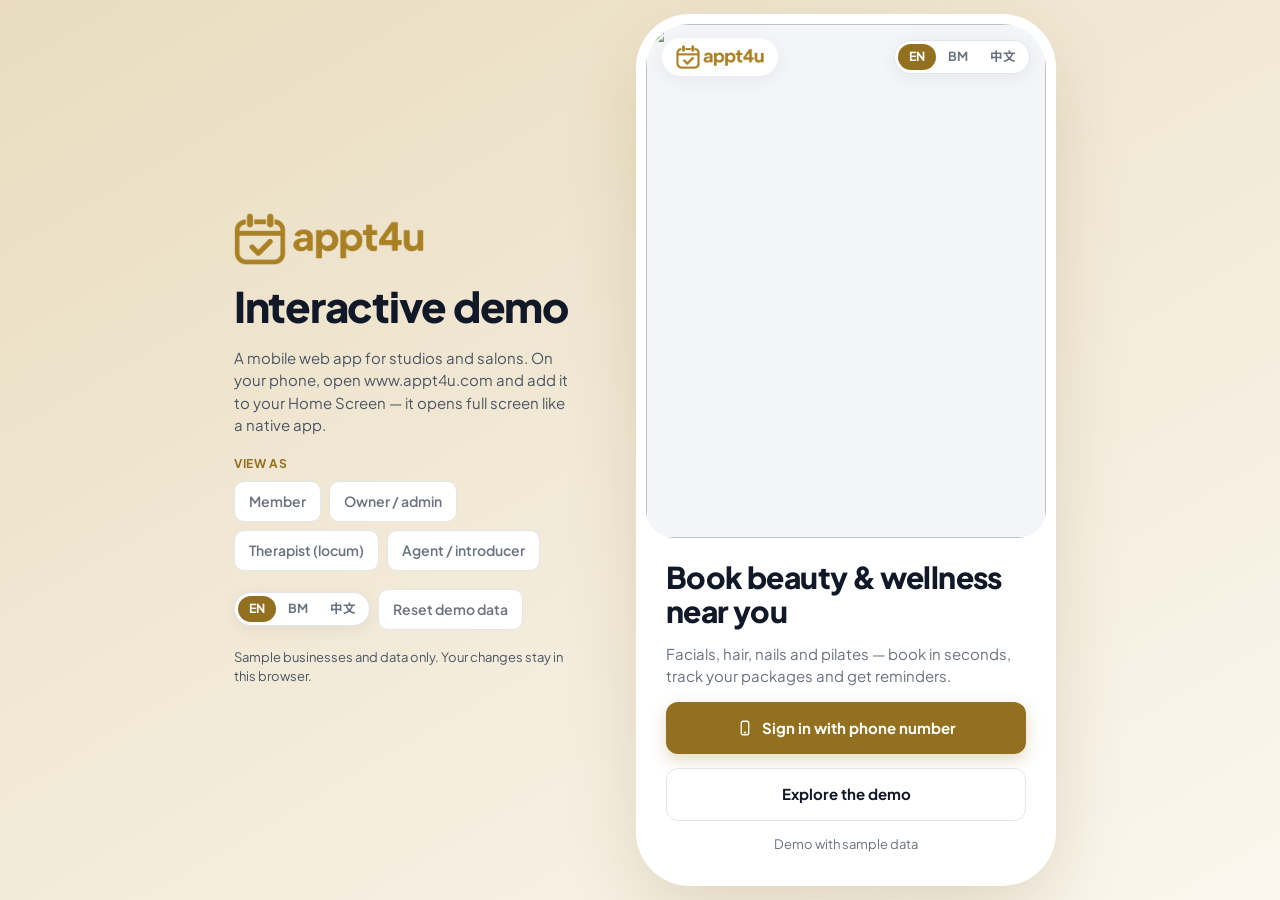
==== commit bca753a7: "Add Bahasa Melayu, the appt4u gold logo and gold colours - Language switch is now EN / BM / 中文 on th" ====
--- a/index.html
+++ b/index.html
@@ -8,7 +8,7 @@
 <meta name="theme-color" content="#FFFFFF">
 <meta name="color-scheme" content="light">
 <link rel="manifest" href="manifest.webmanifest">
-<link rel="icon" href="icons/favicon.svg" type="image/svg+xml">
+<link rel="icon" href="icons/favicon-64.png" type="image/png">
 <link rel="apple-touch-icon" href="icons/apple-touch-icon.png">
 <meta name="apple-mobile-web-app-capable" content="yes">
 <meta name="mobile-web-app-capable" content="yes">
--- a/styles.css
+++ b/styles.css
@@ -1,8 +1,8 @@
 :root{
   --bg:#FFFFFF;--surface:#FFFFFF;--sand:#F4F5F8;--sand-2:#F7F8FA;--line:#EEF0F4;--line-2:#E2E5EB;
   --ink:#111827;--body:#6B7280;--muted:#6B7280;
-  --primary:#2F5DED;--primary-d:#2449C7;--primary-50:#EEF2FF;--primary-100:#DCE4FF;
-  --gold:var(--primary);--gold-text:var(--primary);--gold-deep:var(--primary-d);--gold-tint:var(--primary-50);--gold-line:#C7D2FE;
+  --primary:#93701F;--primary-d:#7A5C18;--primary-50:#FBF6EA;--primary-100:#F4E9CC;--brand:#AA8024;
+  --gold:var(--primary);--gold-text:var(--primary);--gold-deep:var(--primary-d);--gold-tint:var(--primary-50);--gold-line:#E8D6A8;
   --rose:#B42318;--rose-tint:#FEF3F2;--sage:#027A48;--sage-tint:#ECFDF3;--amber:#B54708;--amber-tint:#FFFAEB;--star:#F5B301;
   --sans:'Plus Jakarta Sans','Noto Sans SC',-apple-system,BlinkMacSystemFont,'Segoe UI',sans-serif;
   --shadow:0 4px 18px rgba(17,24,39,.06);
@@ -26,10 +26,10 @@
 .device{position:relative;width:100%;height:100vh;height:100dvh;overflow:hidden;background:var(--bg)}
 .app{display:flex;flex-direction:column;height:100%}
 @media (min-width:900px){
-  body{background:linear-gradient(150deg,#C9C4FA 0%,#E2DFFD 55%,#EEF0FF 100%)}
+  body{background:linear-gradient(150deg,#E9DCBF 0%,#F3EBDA 55%,#FBF7EE 100%)}
   .stage{display:flex;align-items:center;justify-content:center;gap:72px;min-height:100vh;padding:24px}
   .side{display:block;width:340px}
-  .device{flex:none;width:400px;height:min(860px,calc(100vh - 48px));border-radius:44px;box-shadow:0 0 0 10px #fff,0 30px 80px rgba(47,58,160,.22)}
+  .device{flex:none;width:400px;height:min(860px,calc(100vh - 48px));border-radius:44px;box-shadow:0 0 0 10px #fff,0 30px 80px rgba(110,80,20,.20)}
 }
 
 /* chrome */
@@ -93,14 +93,18 @@
 .btn{display:inline-flex;align-items:center;justify-content:center;gap:8px;border-radius:12px;padding:14px 18px;font-weight:700;font-size:15px;border:1px solid transparent;transition:transform .08s ease,opacity .2s;text-align:center}
 .btn:active{transform:scale(.98)}
 .btn[disabled]{opacity:.45;pointer-events:none;box-shadow:none}
-.btn-primary,.btn-ink{background:var(--primary);color:#fff;box-shadow:0 6px 16px rgba(47,93,237,.25)}
+.btn-primary,.btn-ink{background:var(--primary);color:#fff;box-shadow:0 6px 16px rgba(147,112,31,.25)}
 .btn-dark{background:var(--ink);color:#fff}
 .btn-outline{background:#fff;border-color:var(--line-2);color:var(--ink)}
 .btn-ghost{color:var(--primary)}
 .btn-soft{background:var(--primary-50);color:var(--primary-d)}
 .btn-sm{padding:8px 14px;border-radius:10px;font-size:14px;box-shadow:none}
 .btn-block{width:100%}
-.lang{border:1px solid var(--line-2);border-radius:999px;padding:6px 14px;font-size:13px;background:#fff;font-weight:600}
+.langseg{display:inline-flex;align-items:center;gap:2px;padding:3px;border-radius:999px;background:#fff;border:1px solid var(--line-2);box-shadow:var(--shadow);flex:none}
+.langseg button{border:0;background:transparent;border-radius:999px;min-width:38px;padding:6px 10px;font-size:12.5px;font-weight:700;color:var(--body);line-height:1.1}
+.langseg button.on{background:var(--primary);color:#fff}
+.app-icon{width:40px;height:40px;border-radius:10px;border:1px solid var(--line-2);flex:none;display:block}
+.wrap{flex-wrap:wrap}
 
 /* chips & pills */
 .chips{display:flex;flex-wrap:wrap;gap:8px}
@@ -130,7 +134,7 @@
 .searchbar input::placeholder{color:#8B92A0}
 .promo{position:relative;display:block;border-radius:16px;overflow:hidden;background:var(--primary);min-height:152px;flex:none}
 .promo-img{position:absolute;right:0;top:0;width:60%;height:100%;object-fit:cover}
-.promo::after{content:"";position:absolute;inset:0;background:linear-gradient(90deg,var(--primary) 38%,rgba(47,93,237,.6) 60%,rgba(47,93,237,0) 88%)}
+.promo::after{content:"";position:absolute;inset:0;background:linear-gradient(90deg,var(--primary) 38%,rgba(147,112,31,.6) 60%,rgba(147,112,31,0) 88%)}
 .promo-body{position:relative;z-index:1;padding:18px;display:flex;flex-direction:column;gap:2px;max-width:68%;color:#fff}
 .promo-eb{font-weight:700;font-size:14px}
 .promo-t{font-weight:800;font-size:27px;line-height:1.1;letter-spacing:-.02em}
@@ -172,6 +176,8 @@
 .date b{font-size:19px;color:var(--ink);font-weight:800}
 .date.on{background:var(--primary);border-color:var(--primary);color:#fff}
 .date.on b{color:#fff}
+.date small{font-size:11px;font-weight:700;color:var(--primary);line-height:1.2}
+.date.on small{color:#fff}
 .slots{display:grid;grid-template-columns:repeat(3,1fr);gap:8px}
 .slot{padding:12px 4px;border-radius:12px;border:1px solid var(--line-2);background:#fff;font-weight:700;font-size:15px}
 .slot.on{background:var(--primary);color:#fff;border-color:var(--primary)}
@@ -238,9 +244,10 @@
 /* welcome */
 .welcome{display:flex;flex-direction:column;height:100%}
 .welcome-photo{position:relative;flex:1;min-height:220px}
-.welcome-photo img{position:absolute;inset:0;width:100%;height:100%;object-fit:cover;border-radius:0 0 28px 28px;background:var(--sand)}
+.welcome-photo>img{position:absolute;inset:0;width:100%;height:100%;object-fit:cover;border-radius:0 0 28px 28px;background:var(--sand)}
 .welcome-top{position:absolute;left:16px;right:16px;top:calc(var(--st) + 14px);display:flex;justify-content:space-between;align-items:center}
-.brand-chip{background:#fff;border-radius:999px;padding:5px 14px 5px 5px;display:flex;align-items:center;gap:8px;font-weight:800;box-shadow:var(--shadow)}
+.brand-chip{background:#fff;border-radius:999px;padding:7px 14px;display:flex;align-items:center;box-shadow:var(--shadow)}
+.logo-chip{height:24px;width:auto;display:block}
 .welcome-body{flex:none;padding:22px 20px calc(var(--sb) + 22px);display:flex;flex-direction:column;gap:14px}
 
 /* admin */
@@ -322,7 +329,8 @@
 
 /* side panel (desktop) */
 .side-inner{display:flex;flex-direction:column;gap:18px}
-.side-brand{display:flex;align-items:center;gap:12px;font-size:28px}
+.side-brand{display:flex;align-items:center}
+.logo-side{height:52px;width:auto;display:block}
 .side-title{font-size:42px;font-weight:800;line-height:1.08;letter-spacing:-.03em}
 html[lang^="zh"] .side-title{font-size:36px;letter-spacing:0;line-height:1.25}
 .side-roles{display:flex;flex-wrap:wrap;gap:8px}
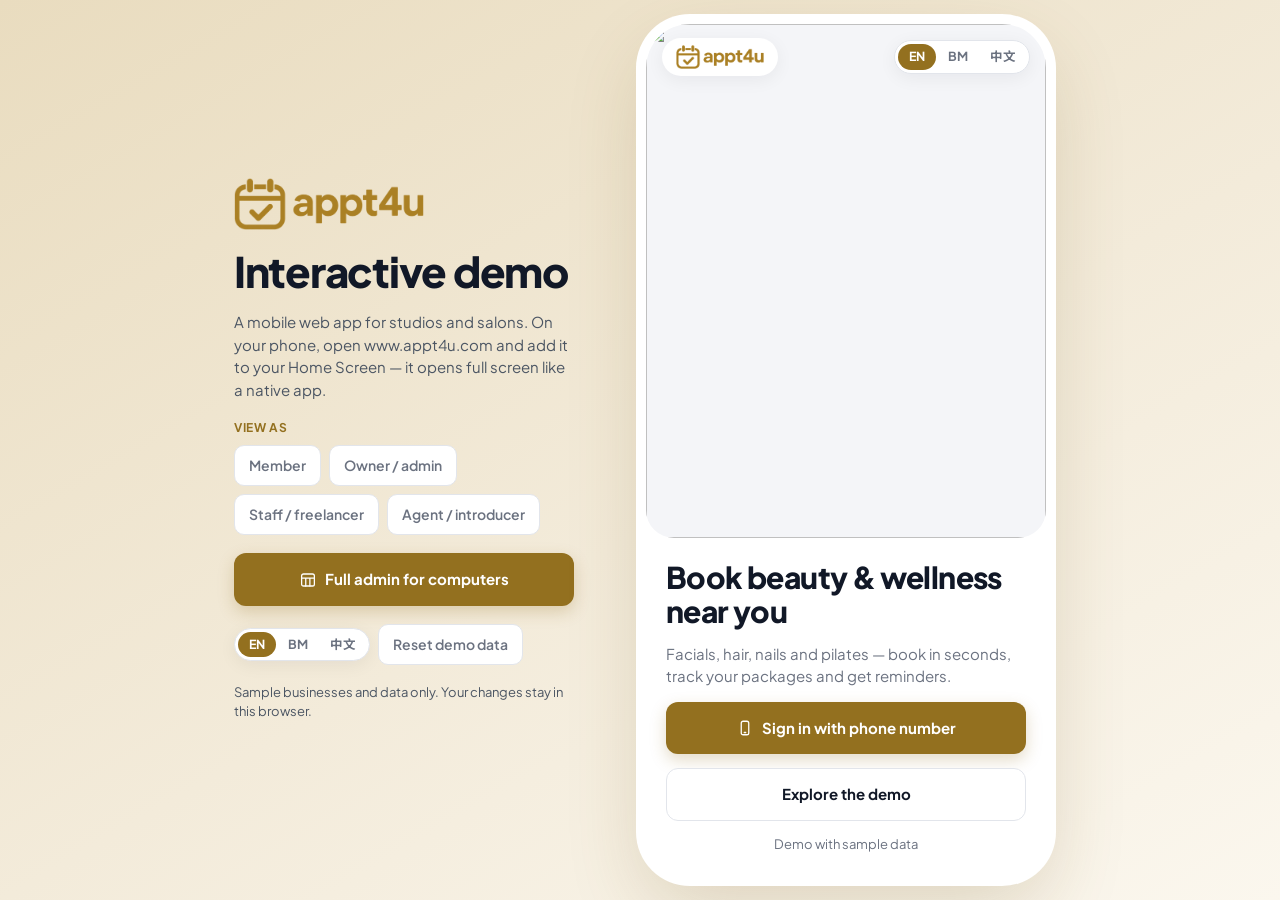
==== commit f6ce9d1f: "Version the CSS and JS links so updates show on a normal reload; set the admin logo size on the imag" ====
--- a/index.html
+++ b/index.html
@@ -18,7 +18,7 @@
 <link rel="preconnect" href="https://fonts.gstatic.com" crossorigin>
 <link rel="preconnect" href="https://images.unsplash.com">
 <link rel="stylesheet" href="https://fonts.googleapis.com/css2?family=Plus+Jakarta+Sans:wght@400;500;600;700;800&family=Noto+Sans+SC:wght@400;500;700&display=swap">
-<link rel="stylesheet" href="styles.css">
+<link rel="stylesheet" href="styles.css?v=20261110b">
 </head>
 <body>
 <div class="stage">
@@ -30,6 +30,6 @@
   </div>
 </div>
 <noscript><p style="padding:24px;font-family:sans-serif">appt4u needs JavaScript to run.</p></noscript>
-<script src="app.js"></script>
+<script src="app.js?v=20261110b"></script>
 </body>
 </html>
--- a/styles.css
+++ b/styles.css
@@ -335,3 +335,59 @@
 html[lang^="zh"] .side-title{font-size:36px;letter-spacing:0;line-height:1.25}
 .side-roles{display:flex;flex-wrap:wrap;gap:8px}
 .side .muted{color:#4B5563}
+
+/* wallet across several stores */
+.store-stats{display:grid;grid-template-columns:repeat(3,1fr);gap:8px;padding-top:12px;margin-top:4px;border-top:1px solid var(--line)}
+.store-stats span{display:flex;flex-direction:column;gap:2px;font-size:12px;color:var(--body);min-width:0}
+.store-stats b{font-size:17px;font-weight:800;color:var(--ink)}
+.thumbs{display:flex;flex:none}
+.thumbs img{width:36px;height:36px;border-radius:50%;border:2px solid #fff;object-fit:cover;background:var(--sand);margin-left:-12px}
+.thumbs img:first-child{margin-left:0}
+.biz-img.xs{width:40px;height:40px;border-radius:10px}
+.exp-txt{color:var(--rose);font-weight:600}
+.note>span{min-width:0}
+
+/* staff timing and cancellations */
+.tlog{display:flex;flex-direction:column;gap:3px;font-size:13px;color:var(--body);padding:8px 10px;background:var(--sand-2);border-radius:10px}
+.t-bad{color:var(--rose);font-weight:700}
+.t-ok{color:var(--sage);font-weight:600}
+.is-cx{opacity:.62}
+.is-cx .strong{text-decoration:line-through}
+.appt-r{display:flex;align-items:center;gap:4px;flex:none}
+.flags{display:flex;flex-wrap:wrap;gap:4px;margin-top:6px}
+.ev{display:flex;gap:10px;padding:7px 0;border-bottom:1px solid var(--primary-100);font-size:13.5px}
+.ev:last-child{border-bottom:0}
+.ev-t{font-weight:800;width:42px;flex:none;font-variant-numeric:tabular-nums}
+
+/* claims and invoices */
+.two{display:grid;grid-template-columns:1fr 1fr;gap:12px}
+.two>*{min-width:0}
+.tile{display:flex;flex-direction:column;align-items:flex-start;gap:10px;font-weight:700;font-size:15px}
+.tile .ic{color:var(--primary)}
+.tile.is-off{opacity:.45;box-shadow:none}
+.r-col{text-align:right;flex:none}
+.r-col .pill{margin-top:4px}
+.ic-box{width:40px;height:40px;border-radius:12px;background:var(--primary-50);color:var(--primary);display:inline-flex;align-items:center;justify-content:center;flex:none}
+.filebtn{position:relative;display:flex;align-items:center;gap:10px;border:1px dashed var(--gold-line);border-radius:12px;padding:14px 16px;background:var(--primary-50);color:var(--primary-d);font-weight:600;cursor:pointer;min-width:0}
+.filebtn span{overflow:hidden;text-overflow:ellipsis;white-space:nowrap}
+.filebtn input{position:absolute;inset:0;opacity:0;cursor:pointer}
+.inv-line{padding:12px 14px}
+.inv-line label{display:flex;flex-direction:column;gap:4px;font-size:12px;color:var(--body);flex:1;min-width:0}
+.field.sm{padding:10px 12px}
+textarea.field{min-height:84px;resize:vertical;font-family:inherit;line-height:1.4}
+.statrow.total{font-weight:800;font-size:16px}
+.statrow.total span:first-child{color:var(--ink)}
+.invdoc{padding:20px}
+.inv-biz{font-weight:800;font-size:16px}
+.inv-title{font-weight:800;font-size:22px;letter-spacing:.06em;text-transform:uppercase;color:var(--primary)}
+.inv-meta{display:grid;grid-template-columns:1fr 1fr;gap:12px;font-size:12.5px;color:var(--body)}
+.inv-meta b{display:block;color:var(--ink);font-size:14px;margin-top:2px}
+.inv-meta span>span{display:block;font-size:12.5px}
+@media print{
+  @page{margin:14mm}
+  html,body{background:#fff!important}
+  body *{visibility:hidden}
+  .invdoc,.invdoc *{visibility:visible}
+  .invdoc{position:fixed;left:0;top:0;width:100%;border:0;box-shadow:none;padding:0}
+}
+.inv-line label .field{color:var(--ink);font-size:16px}
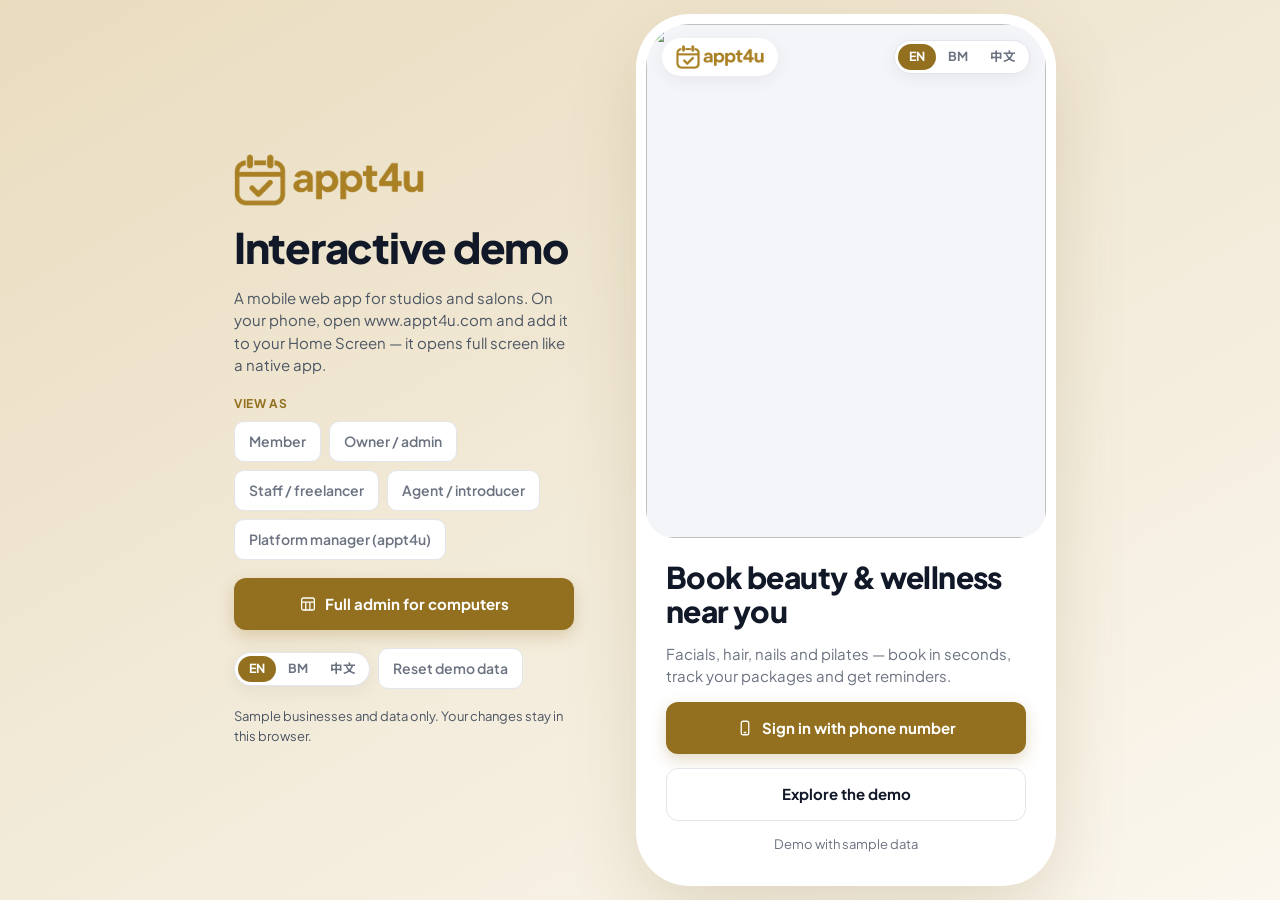
==== commit 3bff1065: "Platform manager console, member contacts for owners, and treatment records - New platform console a" ====
--- a/index.html
+++ b/index.html
@@ -18,7 +18,7 @@
 <link rel="preconnect" href="https://fonts.gstatic.com" crossorigin>
 <link rel="preconnect" href="https://images.unsplash.com">
 <link rel="stylesheet" href="https://fonts.googleapis.com/css2?family=Plus+Jakarta+Sans:wght@400;500;600;700;800&family=Noto+Sans+SC:wght@400;500;700&display=swap">
-<link rel="stylesheet" href="styles.css?v=20261110b">
+<link rel="stylesheet" href="styles.css?v=20261110d">
 </head>
 <body>
 <div class="stage">
@@ -30,6 +30,6 @@
   </div>
 </div>
 <noscript><p style="padding:24px;font-family:sans-serif">appt4u needs JavaScript to run.</p></noscript>
-<script src="app.js?v=20261110b"></script>
+<script src="app.js?v=20261110d"></script>
 </body>
 </html>
--- a/styles.css
+++ b/styles.css
@@ -391,3 +391,14 @@
   .invdoc{position:fixed;left:0;top:0;width:100%;border:0;box-shadow:none;padding:0}
 }
 .inv-line label .field{color:var(--ink);font-size:16px}
+
+/* treatment records */
+.vcard .vrow{display:flex;flex-direction:column;gap:2px;padding:6px 0;border-top:1px solid var(--line)}
+.vcard .vrow span{font-size:12px;font-weight:700;color:var(--body);text-transform:uppercase;letter-spacing:.03em}
+.vcard .vrow p{font-size:14.5px;white-space:pre-wrap}
+.vcm{background:var(--sand-2);border-radius:12px 12px 12px 4px;padding:8px 12px;font-size:14px}
+.vcm small{display:block;color:var(--body);font-size:11.5px;margin-bottom:2px}
+.vhist summary{cursor:pointer;font-size:13px;color:var(--primary);font-weight:600}
+.vhist ul{margin:8px 0 0;padding-left:16px;font-size:13px;display:flex;flex-direction:column;gap:6px}
+.vdiff{font-size:12.5px}
+.vdiff s{color:var(--rose)}
